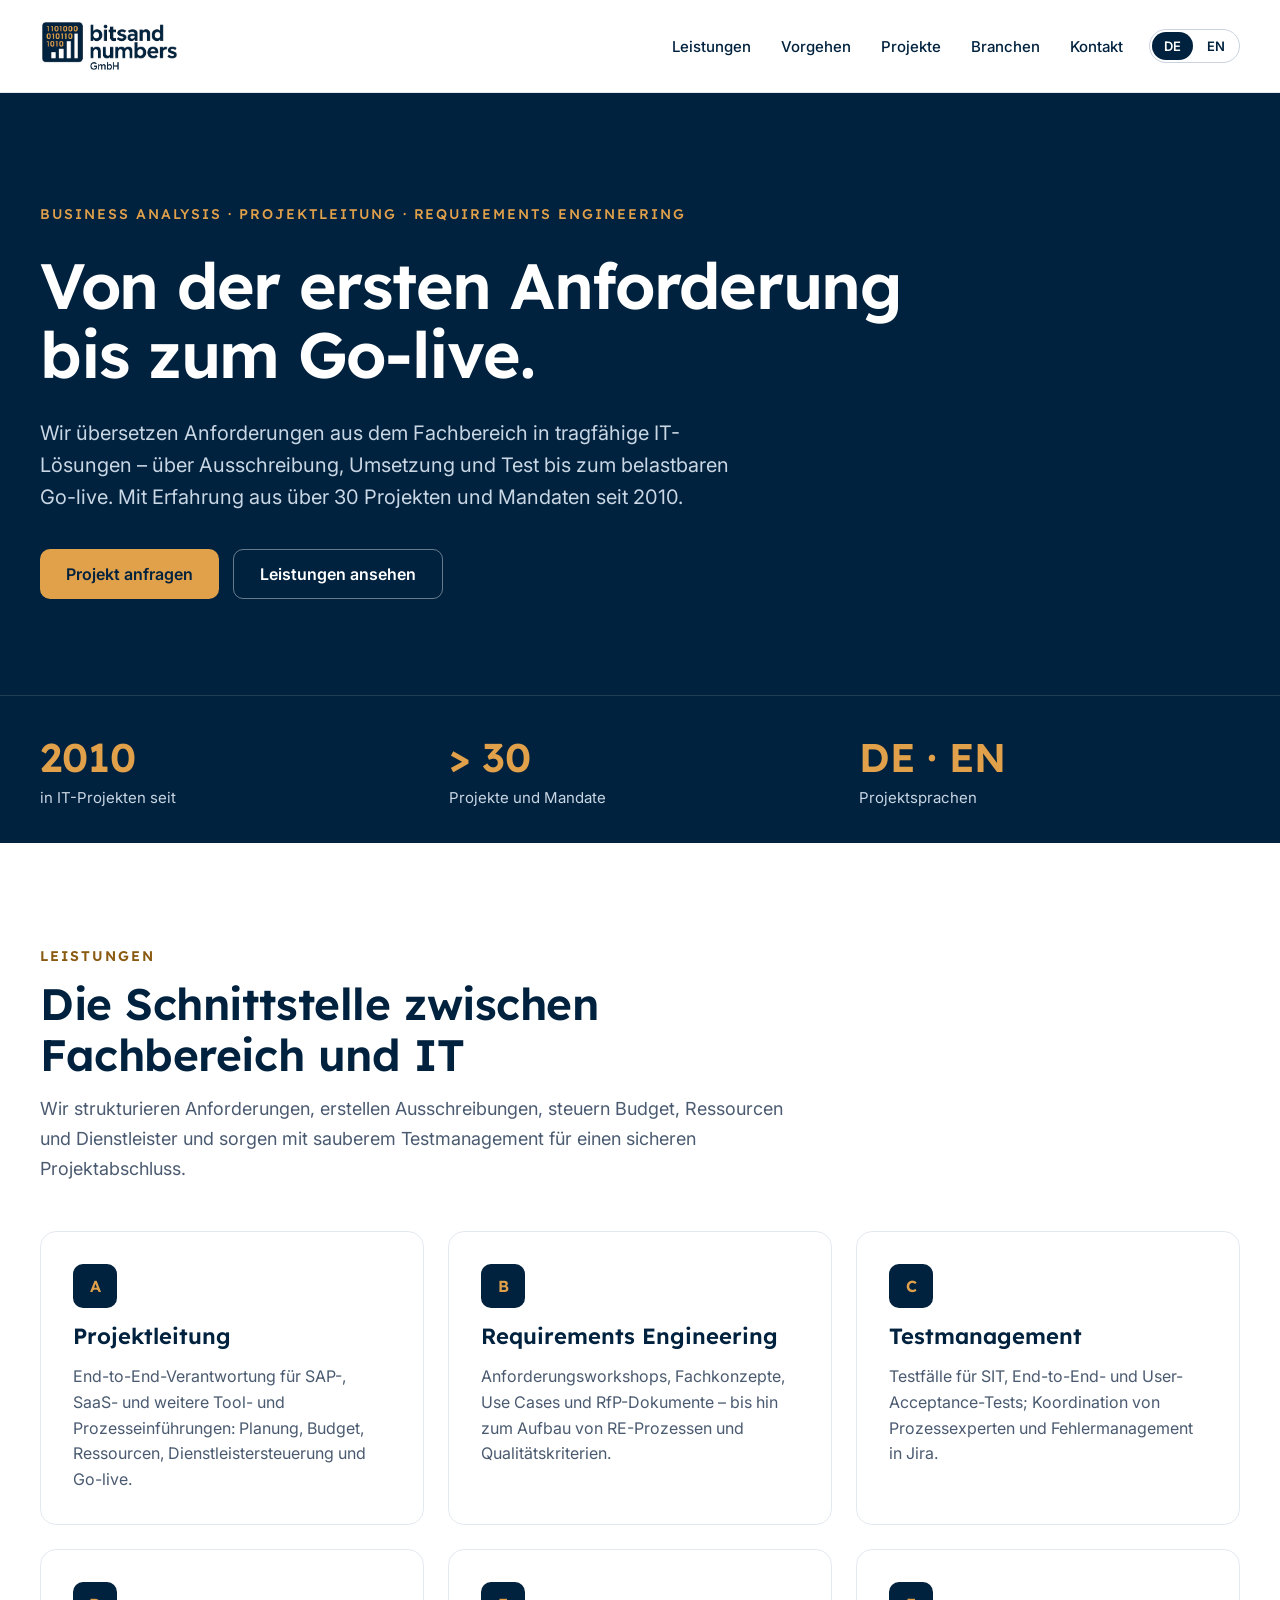
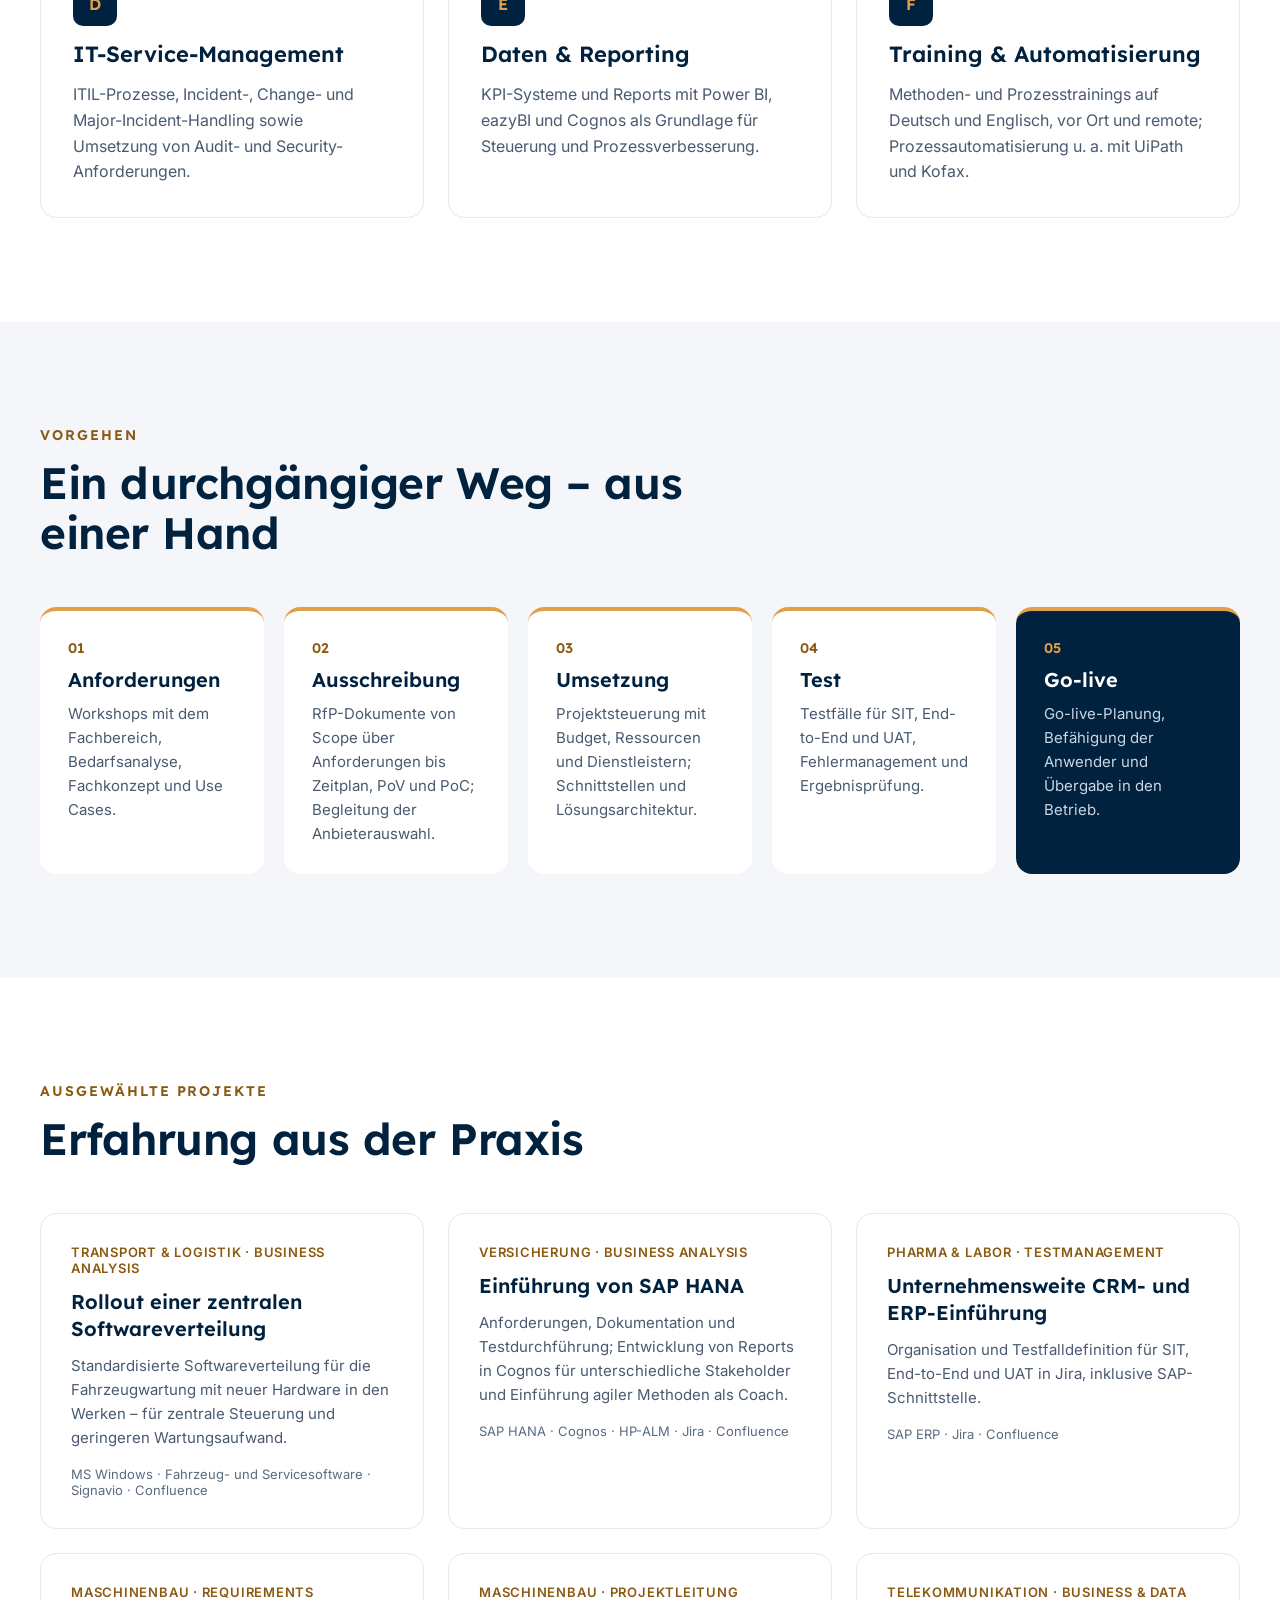
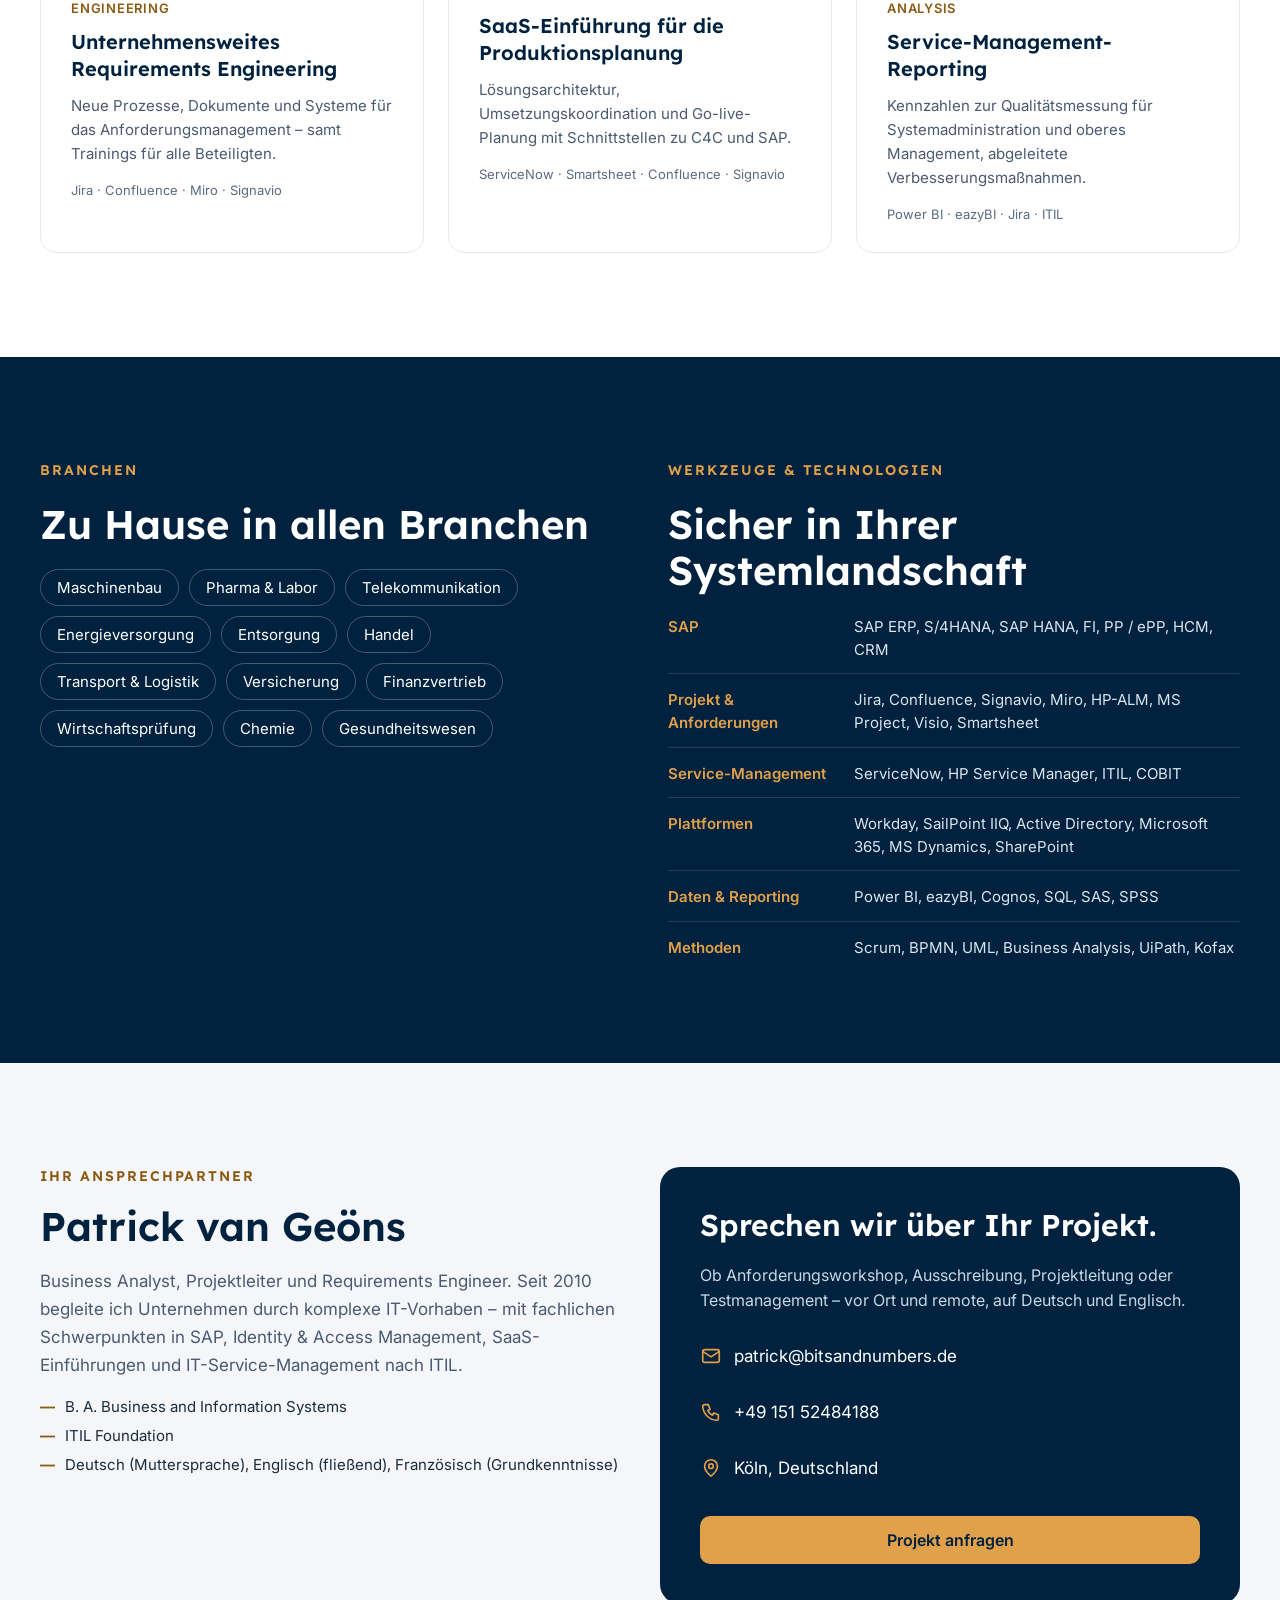
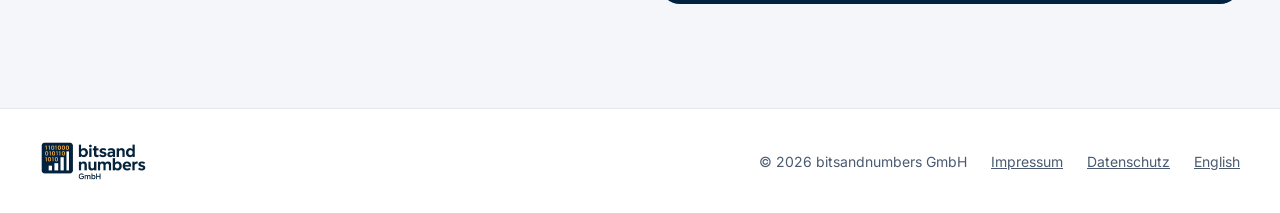
==== index.html @ edeb4e9f "Add bilingual company website (DE/EN) for GitHub Pages Co-Authored-By: Claude Opus 5.5 <noreply@anth" ====
<!doctype html>
<html lang="de">
<head>
<meta charset="utf-8">
<meta name="viewport" content="width=device-width, initial-scale=1">
<title>bitsandnumbers GmbH – IT-Beratung</title>
<meta name="description" content="bitsandnumbers GmbH – IT-Beratung aus Köln: Business Analysis, Projektleitung, Requirements Engineering und Testmanagement von der Anforderung bis zum Go-live.">
<link rel="icon" type="image/png" href="favicon.png">
<link rel="alternate" hreflang="en" href="en/">
<link rel="preconnect" href="https://fonts.googleapis.com">
<link href="https://fonts.googleapis.com/css2?family=Lexend:wght@400;500;600;700&amp;family=Inter:wght@400;500;600&amp;display=swap" rel="stylesheet">
<style>
body{margin:0;background:#ffffff}
html{scroll-behavior:smooth}
a{color:#00223E}a:hover{color:#8A5A12}
.nav a{text-decoration:none;color:#00223E;font-weight:500;padding:10px 4px;min-height:44px;display:inline-flex;align-items:center}
.nav a:hover{color:#8A5A12}
.card{transition:transform .15s ease, box-shadow .15s ease}
.card:hover{transform:translateY(-2px);box-shadow:0 10px 30px rgba(0,34,62,.10)}
.btn-primary:hover{background:#F0B55F !important;color:#00223E !important}
.btn-ghost:hover{background:rgba(255,255,255,.12) !important;color:#ffffff !important}
@media (max-width: 720px){
  .hero-h1{font-size:40px !important}
  .section{padding:64px 20px !important}
  .h2{font-size:32px !important}
}
[id]{scroll-margin-top:90px}
</style>
</head>
<body>
<div style="font-family: Inter, system-ui, sans-serif; color: #1C2B3A; background: #ffffff; min-height: 100vh">

  <!-- Header -->
  <header style="position: sticky; top: 0; z-index: 10; background: rgba(255,255,255,0.96); border-bottom: 1px solid #E4E9F0">
    <div style="max-width: 1200px; margin: 0 auto; padding: 14px 24px; display: flex; flex-wrap: wrap; align-items: center; justify-content: space-between; gap: 16px">
      <a href="#top" aria-label="bitsandnumbers GmbH – Startseite" style="display: flex; align-items: center">
        <img src="logo.png" alt="bitsandnumbers GmbH" style="height: 52px; width: auto; display: block">
      </a>
      <nav class="nav" aria-label="Hauptnavigation" style="display: flex; flex-wrap: wrap; align-items: center; gap: 4px 22px; font-size: 15px">
        <a href="#leistungen">Leistungen</a>
        <a href="#vorgehen">Vorgehen</a>
        <a href="#projekte">Projekte</a>
        <a href="#branchen">Branchen</a>
        <a href="#kontakt">Kontakt</a>
        <span style="display: inline-flex; align-items: center; gap: 2px; border: 1px solid #C9D3DF; border-radius: 999px; padding: 2px">
          <span aria-current="true" style="background: #00223E; color: #ffffff; border-radius: 999px; padding: 6px 12px; font-size: 13px; font-weight: 600">DE</span>
          <a href="en/" lang="en" aria-label="English version" style="padding: 6px 12px; min-height: 0; font-size: 13px; font-weight: 600; border-radius: 999px">EN</a>
        </span>
      </nav>
    </div>
  </header>

  <!-- Hero -->
  <section id="top" style="background: #00223E; color: #ffffff">
    <div class="section" style="max-width: 1200px; margin: 0 auto; padding: 112px 24px 96px; display: flex; flex-direction: column; gap: 28px">
      <p style="margin: 0; font-family: Lexend, sans-serif; font-size: 14px; letter-spacing: 0.14em; text-transform: uppercase; color: #E1A04A; font-weight: 500">Business Analysis · Projektleitung · Requirements Engineering</p>
      <h1 class="hero-h1" style="margin: 0; font-family: Lexend, sans-serif; font-weight: 600; font-size: 64px; line-height: 1.08; letter-spacing: -0.02em; max-width: 900px">Von der ersten Anforderung bis zum Go-live.</h1>
      <p style="margin: 0; font-size: 20px; line-height: 1.6; color: #C9D6E4; max-width: 720px">Wir übersetzen Anforderungen aus dem Fachbereich in tragfähige IT-Lösungen – über Ausschreibung, Umsetzung und Test bis zum belastbaren Go-live. Mit Erfahrung aus über 30 Projekten und Mandaten seit 2010.</p>
      <div style="display: flex; flex-wrap: wrap; gap: 14px; margin-top: 8px">
        <a class="btn-primary" href="#kontakt" style="background: #E1A04A; color: #00223E; text-decoration: none; font-weight: 600; font-size: 16px; padding: 14px 26px; border-radius: 10px; min-height: 48px; box-sizing: border-box; display: inline-flex; align-items: center">Projekt anfragen</a>
        <a class="btn-ghost" href="#leistungen" style="border: 1px solid rgba(255,255,255,0.4); color: #ffffff; text-decoration: none; font-weight: 600; font-size: 16px; padding: 14px 26px; border-radius: 10px; min-height: 48px; box-sizing: border-box; display: inline-flex; align-items: center">Leistungen ansehen</a>
      </div>
    </div>
    <div style="border-top: 1px solid rgba(255,255,255,0.12)">
      <div style="max-width: 1200px; margin: 0 auto; padding: 36px 24px; display: grid; grid-template-columns: repeat(auto-fit, minmax(200px, 1fr)); gap: 28px">
        <div style="display: flex; flex-direction: column; gap: 6px"><span style="font-family: Lexend, sans-serif; font-size: 40px; font-weight: 600; color: rgb(225, 160, 74)">2010</span>
          <span style="font-size: 15px; color: rgb(201, 214, 228)">in IT-Projekten seit</span>
        </div>
        <div style="display: flex; flex-direction: column; gap: 6px"><span style="font-family: Lexend, sans-serif; font-size: 40px; font-weight: 600; color: rgb(225, 160, 74)">&gt; 30</span>
          <span style="font-size: 15px; color: rgb(201, 214, 228)">Projekte und Mandate</span>
        </div>
        <div style="display: flex; flex-direction: column; gap: 6px">
          <span style="font-family: Lexend, sans-serif; font-size: 40px; font-weight: 600; color: #E1A04A">DE · EN</span>
          <span style="font-size: 15px; color: #C9D6E4">Projektsprachen</span>
        </div>
      </div>
    </div>
  </section>

  <!-- Leistungen -->
  <section id="leistungen" style="background: #ffffff">
    <div class="section" style="max-width: 1200px; margin: 0 auto; padding: 104px 24px; display: flex; flex-direction: column; gap: 48px">
      <div style="display: flex; flex-direction: column; gap: 14px; max-width: 760px">
        <p style="margin: 0; font-family: Lexend, sans-serif; font-size: 14px; letter-spacing: 0.14em; text-transform: uppercase; color: #8A5A12; font-weight: 600">Leistungen</p>
        <h2 class="h2" style="margin: 0; font-family: Lexend, sans-serif; font-size: 44px; line-height: 1.15; font-weight: 600; color: #00223E; letter-spacing: -0.01em">Die Schnittstelle zwischen Fachbereich und IT</h2>
        <p style="margin: 0; font-size: 18px; line-height: 1.65; color: #4A5A70">Wir strukturieren Anforderungen, erstellen Ausschreibungen, steuern Budget, Ressourcen und Dienstleister und sorgen mit sauberem Testmanagement für einen sicheren Projektabschluss.</p>
      </div>
      <div style="display: grid; grid-template-columns: repeat(auto-fit, minmax(320px, 1fr)); gap: 24px">
        <article class="card" style="border: 1px solid #E4E9F0; border-radius: 16px; padding: 32px; display: flex; flex-direction: column; gap: 14px; background: #ffffff">
          <span aria-hidden="true" style="width: 44px; height: 44px; border-radius: 10px; background: #00223E; color: #E1A04A; font-family: Lexend, sans-serif; font-weight: 600; display: flex; align-items: center; justify-content: center">A</span>
          <h3 style="margin: 0; font-family: Lexend, sans-serif; font-size: 22px; font-weight: 600; color: #00223E">Projektleitung</h3>
          <p style="margin: 0; font-size: 16px; line-height: 1.6; color: #4A5A70">End-to-End-Verantwortung für SAP-, SaaS- und weitere Tool- und Prozesseinführungen: Planung, Budget, Ressourcen, Dienstleistersteuerung und Go-live.</p>
        </article>
        <article class="card" style="border: 1px solid #E4E9F0; border-radius: 16px; padding: 32px; display: flex; flex-direction: column; gap: 14px; background: #ffffff">
          <span aria-hidden="true" style="width: 44px; height: 44px; border-radius: 10px; background: #00223E; color: #E1A04A; font-family: Lexend, sans-serif; font-weight: 600; display: flex; align-items: center; justify-content: center">B</span>
          <h3 style="margin: 0; font-family: Lexend, sans-serif; font-size: 22px; font-weight: 600; color: #00223E">Requirements Engineering</h3>
          <p style="margin: 0; font-size: 16px; line-height: 1.6; color: #4A5A70">Anforderungsworkshops, Fachkonzepte, Use Cases und RfP-Dokumente – bis hin zum Aufbau von RE-Prozessen und Qualitätskriterien.</p>
        </article>
        <article class="card" style="border: 1px solid #E4E9F0; border-radius: 16px; padding: 32px; display: flex; flex-direction: column; gap: 14px; background: #ffffff">
          <span aria-hidden="true" style="width: 44px; height: 44px; border-radius: 10px; background: #00223E; color: #E1A04A; font-family: Lexend, sans-serif; font-weight: 600; display: flex; align-items: center; justify-content: center">C</span>
          <h3 style="margin: 0; font-family: Lexend, sans-serif; font-size: 22px; font-weight: 600; color: #00223E">Testmanagement</h3>
          <p style="margin: 0; font-size: 16px; line-height: 1.6; color: #4A5A70">Testfälle für SIT, End-to-End- und User-Acceptance-Tests; Koordination von Prozessexperten und Fehlermanagement in Jira.</p>
        </article>
        <article class="card" style="border: 1px solid #E4E9F0; border-radius: 16px; padding: 32px; display: flex; flex-direction: column; gap: 14px; background: #ffffff">
          <span aria-hidden="true" style="width: 44px; height: 44px; border-radius: 10px; background: #00223E; color: #E1A04A; font-family: Lexend, sans-serif; font-weight: 600; display: flex; align-items: center; justify-content: center">D</span>
          <h3 style="margin: 0; font-family: Lexend, sans-serif; font-size: 22px; font-weight: 600; color: #00223E">IT-Service-Management</h3>
          <p style="margin: 0; font-size: 16px; line-height: 1.6; color: #4A5A70">ITIL-Prozesse, Incident-, Change- und Major-Incident-Handling sowie Umsetzung von Audit- und Security-Anforderungen.</p>
        </article>
        <article class="card" style="border: 1px solid #E4E9F0; border-radius: 16px; padding: 32px; display: flex; flex-direction: column; gap: 14px; background: #ffffff">
          <span aria-hidden="true" style="width: 44px; height: 44px; border-radius: 10px; background: #00223E; color: #E1A04A; font-family: Lexend, sans-serif; font-weight: 600; display: flex; align-items: center; justify-content: center">E</span>
          <h3 style="margin: 0; font-family: Lexend, sans-serif; font-size: 22px; font-weight: 600; color: #00223E">Daten &amp; Reporting</h3>
          <p style="margin: 0; font-size: 16px; line-height: 1.6; color: #4A5A70">KPI-Systeme und Reports mit Power BI, eazyBI und Cognos als Grundlage für Steuerung und Prozessverbesserung.</p>
        </article>
        <article class="card" style="border: 1px solid #E4E9F0; border-radius: 16px; padding: 32px; display: flex; flex-direction: column; gap: 14px; background: #ffffff">
          <span aria-hidden="true" style="width: 44px; height: 44px; border-radius: 10px; background: #00223E; color: #E1A04A; font-family: Lexend, sans-serif; font-weight: 600; display: flex; align-items: center; justify-content: center">F</span>
          <h3 style="margin: 0; font-family: Lexend, sans-serif; font-size: 22px; font-weight: 600; color: #00223E">Training &amp; Automatisierung</h3>
          <p style="margin: 0; font-size: 16px; line-height: 1.6; color: #4A5A70">Methoden- und Prozesstrainings auf Deutsch und Englisch, vor Ort und remote; Prozessautomatisierung u. a. mit UiPath und Kofax.</p>
        </article>
      </div>
    </div>
  </section>

  <!-- Vorgehen -->
  <section id="vorgehen" style="background: #F4F6F9">
    <div class="section" style="max-width: 1200px; margin: 0 auto; padding: 104px 24px; display: flex; flex-direction: column; gap: 48px">
      <div style="display: flex; flex-direction: column; gap: 14px; max-width: 760px">
        <p style="margin: 0; font-family: Lexend, sans-serif; font-size: 14px; letter-spacing: 0.14em; text-transform: uppercase; color: #8A5A12; font-weight: 600">Vorgehen</p>
        <h2 class="h2" style="margin: 0; font-family: Lexend, sans-serif; font-size: 44px; line-height: 1.15; font-weight: 600; color: #00223E; letter-spacing: -0.01em">Ein durchgängiger Weg – aus einer Hand</h2>
      </div>
      <ol style="list-style: none; margin: 0; padding: 0; display: grid; grid-template-columns: repeat(auto-fit, minmax(210px, 1fr)); gap: 20px">
        <li style="background: #ffffff; border-radius: 16px; padding: 28px; display: flex; flex-direction: column; gap: 10px; border-top: 4px solid #E1A04A">
          <span style="font-family: Lexend, sans-serif; font-size: 14px; font-weight: 600; color: #8A5A12">01</span>
          <h3 style="margin: 0; font-family: Lexend, sans-serif; font-size: 20px; font-weight: 600; color: #00223E">Anforderungen</h3>
          <p style="margin: 0; font-size: 15px; line-height: 1.6; color: #4A5A70">Workshops mit dem Fachbereich, Bedarfsanalyse, Fachkonzept und Use Cases.</p>
        </li>
        <li style="background: #ffffff; border-radius: 16px; padding: 28px; display: flex; flex-direction: column; gap: 10px; border-top: 4px solid #E1A04A">
          <span style="font-family: Lexend, sans-serif; font-size: 14px; font-weight: 600; color: #8A5A12">02</span>
          <h3 style="margin: 0; font-family: Lexend, sans-serif; font-size: 20px; font-weight: 600; color: #00223E">Ausschreibung</h3>
          <p style="margin: 0; font-size: 15px; line-height: 1.6; color: #4A5A70">RfP-Dokumente von Scope über Anforderungen bis Zeitplan, PoV und PoC; Begleitung der Anbieterauswahl.</p>
        </li>
        <li style="background: #ffffff; border-radius: 16px; padding: 28px; display: flex; flex-direction: column; gap: 10px; border-top: 4px solid #E1A04A">
          <span style="font-family: Lexend, sans-serif; font-size: 14px; font-weight: 600; color: #8A5A12">03</span>
          <h3 style="margin: 0; font-family: Lexend, sans-serif; font-size: 20px; font-weight: 600; color: #00223E">Umsetzung</h3>
          <p style="margin: 0; font-size: 15px; line-height: 1.6; color: #4A5A70">Projektsteuerung mit Budget, Ressourcen und Dienstleistern; Schnittstellen und Lösungsarchitektur.</p>
        </li>
        <li style="background: #ffffff; border-radius: 16px; padding: 28px; display: flex; flex-direction: column; gap: 10px; border-top: 4px solid #E1A04A">
          <span style="font-family: Lexend, sans-serif; font-size: 14px; font-weight: 600; color: #8A5A12">04</span>
          <h3 style="margin: 0; font-family: Lexend, sans-serif; font-size: 20px; font-weight: 600; color: #00223E">Test</h3>
          <p style="margin: 0; font-size: 15px; line-height: 1.6; color: #4A5A70">Testfälle für SIT, End-to-End und UAT, Fehlermanagement und Ergebnisprüfung.</p>
        </li>
        <li style="background: #00223E; border-radius: 16px; padding: 28px; display: flex; flex-direction: column; gap: 10px; border-top: 4px solid #E1A04A">
          <span style="font-family: Lexend, sans-serif; font-size: 14px; font-weight: 600; color: #E1A04A">05</span>
          <h3 style="margin: 0; font-family: Lexend, sans-serif; font-size: 20px; font-weight: 600; color: #ffffff">Go-live</h3>
          <p style="margin: 0; font-size: 15px; line-height: 1.6; color: #C9D6E4">Go-live-Planung, Befähigung der Anwender und Übergabe in den Betrieb.</p>
        </li>
      </ol>
    </div>
  </section>

  <!-- Projekte -->
  <section id="projekte" style="background: #ffffff">
    <div class="section" style="max-width: 1200px; margin: 0 auto; padding: 104px 24px; display: flex; flex-direction: column; gap: 48px">
      <div style="display: flex; flex-direction: column; gap: 14px; max-width: 760px">
        <p style="margin: 0; font-family: Lexend, sans-serif; font-size: 14px; letter-spacing: 0.14em; text-transform: uppercase; color: #8A5A12; font-weight: 600">Ausgewählte Projekte</p>
        <h2 class="h2" style="margin: 0; font-family: Lexend, sans-serif; font-size: 44px; line-height: 1.15; font-weight: 600; color: #00223E; letter-spacing: -0.01em">Erfahrung aus der Praxis</h2>
      </div>
      <div style="display: grid; grid-template-columns: repeat(auto-fit, minmax(340px, 1fr)); gap: 24px">
        <article style="border: 1px solid #E4E9F0; border-radius: 16px; padding: 30px; display: flex; flex-direction: column; gap: 12px">
          <p style="margin: 0; font-size: 13px; font-weight: 600; letter-spacing: 0.06em; text-transform: uppercase; color: #8A5A12">Transport &amp; Logistik · Business Analysis</p>
          <h3 style="margin: 0; font-family: Lexend, sans-serif; font-size: 20px; line-height: 1.35; font-weight: 600; color: #00223E">Rollout einer zentralen Softwareverteilung</h3>
          <p style="margin: 0; font-size: 15px; line-height: 1.6; color: #4A5A70">Standardisierte Softwareverteilung für die Fahrzeugwartung mit neuer Hardware in den Werken – für zentrale Steuerung und geringeren Wartungsaufwand.</p>
          <p style="margin: 4px 0 0; font-size: 13px; color: #5B6B80">MS Windows · Fahrzeug- und Servicesoftware · Signavio · Confluence</p>
        </article>
        <article style="border: 1px solid #E4E9F0; border-radius: 16px; padding: 30px; display: flex; flex-direction: column; gap: 12px">
          <p style="margin: 0; font-size: 13px; font-weight: 600; letter-spacing: 0.06em; text-transform: uppercase; color: #8A5A12">Versicherung · Business Analysis</p>
          <h3 style="margin: 0; font-family: Lexend, sans-serif; font-size: 20px; line-height: 1.35; font-weight: 600; color: #00223E">Einführung von SAP HANA</h3>
          <p style="margin: 0; font-size: 15px; line-height: 1.6; color: #4A5A70">Anforderungen, Dokumentation und Testdurchführung; Entwicklung von Reports in Cognos für unterschiedliche Stakeholder und Einführung agiler Methoden als Coach.</p>
          <p style="margin: 4px 0 0; font-size: 13px; color: #5B6B80">SAP HANA · Cognos · HP-ALM · Jira · Confluence</p>
        </article>
        <article style="border: 1px solid #E4E9F0; border-radius: 16px; padding: 30px; display: flex; flex-direction: column; gap: 12px">
          <p style="margin: 0; font-size: 13px; font-weight: 600; letter-spacing: 0.06em; text-transform: uppercase; color: #8A5A12">Pharma &amp; Labor · Testmanagement</p>
          <h3 style="margin: 0; font-family: Lexend, sans-serif; font-size: 20px; line-height: 1.35; font-weight: 600; color: #00223E">Unternehmensweite CRM- und ERP-Einführung</h3>
          <p style="margin: 0; font-size: 15px; line-height: 1.6; color: #4A5A70">Organisation und Testfalldefinition für SIT, End-to-End und UAT in Jira, inklusive SAP-Schnittstelle.</p>
          <p style="margin: 4px 0 0; font-size: 13px; color: #5B6B80">SAP ERP · Jira · Confluence</p>
        </article>
        <article style="border: 1px solid #E4E9F0; border-radius: 16px; padding: 30px; display: flex; flex-direction: column; gap: 12px">
          <p style="margin: 0; font-size: 13px; font-weight: 600; letter-spacing: 0.06em; text-transform: uppercase; color: #8A5A12">Maschinenbau · Requirements Engineering</p>
          <h3 style="margin: 0; font-family: Lexend, sans-serif; font-size: 20px; line-height: 1.35; font-weight: 600; color: #00223E">Unternehmensweites Requirements Engineering</h3>
          <p style="margin: 0; font-size: 15px; line-height: 1.6; color: #4A5A70">Neue Prozesse, Dokumente und Systeme für das Anforderungsmanagement – samt Trainings für alle Beteiligten.</p>
          <p style="margin: 4px 0 0; font-size: 13px; color: #5B6B80">Jira · Confluence · Miro · Signavio</p>
        </article>
        <article style="border: 1px solid #E4E9F0; border-radius: 16px; padding: 30px; display: flex; flex-direction: column; gap: 12px">
          <p style="margin: 0; font-size: 13px; font-weight: 600; letter-spacing: 0.06em; text-transform: uppercase; color: #8A5A12">Maschinenbau · Projektleitung</p>
          <h3 style="margin: 0; font-family: Lexend, sans-serif; font-size: 20px; line-height: 1.35; font-weight: 600; color: #00223E">SaaS-Einführung für die Produktionsplanung</h3>
          <p style="margin: 0; font-size: 15px; line-height: 1.6; color: #4A5A70">Lösungsarchitektur, Umsetzungskoordination und Go-live-Planung mit Schnittstellen zu C4C und SAP.</p>
          <p style="margin: 4px 0 0; font-size: 13px; color: #5B6B80">ServiceNow · Smartsheet · Confluence · Signavio</p>
        </article>
        <article style="border: 1px solid #E4E9F0; border-radius: 16px; padding: 30px; display: flex; flex-direction: column; gap: 12px">
          <p style="margin: 0; font-size: 13px; font-weight: 600; letter-spacing: 0.06em; text-transform: uppercase; color: #8A5A12">Telekommunikation · Business &amp; Data Analysis</p>
          <h3 style="margin: 0; font-family: Lexend, sans-serif; font-size: 20px; line-height: 1.35; font-weight: 600; color: #00223E">Service-Management-Reporting</h3>
          <p style="margin: 0; font-size: 15px; line-height: 1.6; color: #4A5A70">Kennzahlen zur Qualitätsmessung für Systemadministration und oberes Management, abgeleitete Verbesserungsmaßnahmen.</p>
          <p style="margin: 4px 0 0; font-size: 13px; color: #5B6B80">Power BI · eazyBI · Jira · ITIL</p>
        </article>
      </div>
    </div>
  </section>

  <!-- Werkzeuge & Branchen -->
  <section id="branchen" style="background: #00223E; color: #ffffff">
    <div class="section" style="max-width: 1200px; margin: 0 auto; padding: 104px 24px; display: grid; grid-template-columns: repeat(auto-fit, minmax(340px, 1fr)); gap: 56px">
      <div style="display: flex; flex-direction: column; gap: 22px">
        <p style="margin: 0; font-family: Lexend, sans-serif; font-size: 14px; letter-spacing: 0.14em; text-transform: uppercase; color: #E1A04A; font-weight: 600">Branchen</p>
        <h2 class="h2" style="margin: 0; font-family: Lexend, sans-serif; font-size: 40px; line-height: 1.15; font-weight: 600">Zu Hause in allen Branchen</h2>
        <ul style="list-style: none; margin: 0; padding: 0; display: flex; flex-wrap: wrap; gap: 10px">
          <li style="border: 1px solid rgba(255,255,255,0.25); border-radius: 999px; padding: 8px 16px; font-size: 15px">Maschinenbau</li>
          <li style="border: 1px solid rgba(255,255,255,0.25); border-radius: 999px; padding: 8px 16px; font-size: 15px">Pharma &amp; Labor</li>
          <li style="border: 1px solid rgba(255,255,255,0.25); border-radius: 999px; padding: 8px 16px; font-size: 15px">Telekommunikation</li>
          <li style="border: 1px solid rgba(255,255,255,0.25); border-radius: 999px; padding: 8px 16px; font-size: 15px">Energieversorgung</li>
          <li style="border: 1px solid rgba(255,255,255,0.25); border-radius: 999px; padding: 8px 16px; font-size: 15px">Entsorgung</li>
          <li style="border: 1px solid rgba(255,255,255,0.25); border-radius: 999px; padding: 8px 16px; font-size: 15px">Handel</li>
          <li style="border: 1px solid rgba(255,255,255,0.25); border-radius: 999px; padding: 8px 16px; font-size: 15px">Transport &amp; Logistik</li>
          <li style="border: 1px solid rgba(255,255,255,0.25); border-radius: 999px; padding: 8px 16px; font-size: 15px">Versicherung</li>
          <li style="border: 1px solid rgba(255,255,255,0.25); border-radius: 999px; padding: 8px 16px; font-size: 15px">Finanzvertrieb</li>
          <li style="border: 1px solid rgba(255,255,255,0.25); border-radius: 999px; padding: 8px 16px; font-size: 15px">Wirtschaftsprüfung</li>
          <li style="border: 1px solid rgba(255,255,255,0.25); border-radius: 999px; padding: 8px 16px; font-size: 15px">Chemie</li>
          <li style="border: 1px solid rgba(255,255,255,0.25); border-radius: 999px; padding: 8px 16px; font-size: 15px">Gesundheitswesen</li>
        </ul>
      </div>
      <div style="display: flex; flex-direction: column; gap: 22px">
        <p style="margin: 0; font-family: Lexend, sans-serif; font-size: 14px; letter-spacing: 0.14em; text-transform: uppercase; color: #E1A04A; font-weight: 600">Werkzeuge &amp; Technologien</p>
        <h2 class="h2" style="margin: 0; font-family: Lexend, sans-serif; font-size: 40px; line-height: 1.15; font-weight: 600">Sicher in Ihrer Systemlandschaft</h2>
        <dl style="margin: 0; display: flex; flex-direction: column; gap: 14px; font-size: 15px; line-height: 1.55">
          <div style="display: flex; flex-wrap: wrap; gap: 4px 16px; border-bottom: 1px solid rgba(255,255,255,0.14); padding-bottom: 12px"><dt style="width: 170px; color: #E1A04A; font-weight: 600">SAP</dt><dd style="margin: 0; flex: 1 1 240px; color: #DCE4EE">SAP ERP, S/4HANA, SAP HANA, FI, PP / ePP, HCM, CRM</dd></div>
          <div style="display: flex; flex-wrap: wrap; gap: 4px 16px; border-bottom: 1px solid rgba(255,255,255,0.14); padding-bottom: 12px"><dt style="width: 170px; color: #E1A04A; font-weight: 600">Projekt &amp; Anforderungen</dt><dd style="margin: 0; flex: 1 1 240px; color: #DCE4EE">Jira, Confluence, Signavio, Miro, HP-ALM, MS Project, Visio, Smartsheet</dd></div>
          <div style="display: flex; flex-wrap: wrap; gap: 4px 16px; border-bottom: 1px solid rgba(255,255,255,0.14); padding-bottom: 12px"><dt style="width: 170px; color: #E1A04A; font-weight: 600">Service-Management</dt><dd style="margin: 0; flex: 1 1 240px; color: #DCE4EE">ServiceNow, HP Service Manager, ITIL, COBIT</dd></div>
          <div style="display: flex; flex-wrap: wrap; gap: 4px 16px; border-bottom: 1px solid rgba(255,255,255,0.14); padding-bottom: 12px"><dt style="width: 170px; color: #E1A04A; font-weight: 600">Plattformen</dt><dd style="margin: 0; flex: 1 1 240px; color: #DCE4EE">Workday, SailPoint IIQ, Active Directory, Microsoft 365, MS Dynamics, SharePoint</dd></div>
          <div style="display: flex; flex-wrap: wrap; gap: 4px 16px; border-bottom: 1px solid rgba(255,255,255,0.14); padding-bottom: 12px"><dt style="width: 170px; color: #E1A04A; font-weight: 600">Daten &amp; Reporting</dt><dd style="margin: 0; flex: 1 1 240px; color: #DCE4EE">Power BI, eazyBI, Cognos, SQL, SAS, SPSS</dd></div>
          <div style="display: flex; flex-wrap: wrap; gap: 4px 16px"><dt style="width: 170px; color: #E1A04A; font-weight: 600">Methoden</dt><dd style="margin: 0; flex: 1 1 240px; color: #DCE4EE">Scrum, BPMN, UML, Business Analysis, UiPath, Kofax</dd></div>
        </dl>
      </div>
    </div>
  </section>

  <!-- Über uns + Kontakt -->
  <section id="kontakt" style="background: #F4F6F9">
    <div class="section" style="max-width: 1200px; margin: 0 auto; padding: 104px 24px; display: grid; grid-template-columns: repeat(auto-fit, minmax(340px, 1fr)); gap: 40px; align-items: start">
      <div style="display: flex; flex-direction: column; gap: 18px">
        <p style="margin: 0; font-family: Lexend, sans-serif; font-size: 14px; letter-spacing: 0.14em; text-transform: uppercase; color: #8A5A12; font-weight: 600">Ihr Ansprechpartner</p>
        <h2 class="h2" style="margin: 0; font-family: Lexend, sans-serif; font-size: 40px; line-height: 1.15; font-weight: 600; color: #00223E">Patrick van Geöns</h2>
        <p style="margin: 0; font-size: 17px; line-height: 1.65; color: #4A5A70">Business Analyst, Projektleiter und Requirements Engineer. Seit 2010 begleite ich Unternehmen durch komplexe IT-Vorhaben – mit fachlichen Schwerpunkten in SAP, Identity &amp; Access Management, SaaS-Einführungen und IT-Service-Management nach ITIL.</p>
        <ul style="margin: 0; padding: 0; list-style: none; display: flex; flex-direction: column; gap: 10px; font-size: 15px; color: #1C2B3A">
          <li style="display: flex; gap: 10px"><span aria-hidden="true" style="color: #8A5A12; font-weight: 700">—</span>B. A. Business and Information Systems</li>
          <li style="display: flex; gap: 10px"><span aria-hidden="true" style="color: #8A5A12; font-weight: 700">—</span>ITIL Foundation</li>
          <li style="display: flex; gap: 10px"><span aria-hidden="true" style="color: #8A5A12; font-weight: 700">—</span>Deutsch (Muttersprache), Englisch (fließend), Französisch (Grundkenntnisse)</li>
        </ul>
      </div>
      <div style="background: #00223E; color: #ffffff; border-radius: 20px; padding: 40px; display: flex; flex-direction: column; gap: 20px">
        <h2 style="margin: 0; font-family: Lexend, sans-serif; font-size: 30px; line-height: 1.2; font-weight: 600">Sprechen wir über Ihr Projekt.</h2>
        <p style="margin: 0; font-size: 16px; line-height: 1.6; color: #C9D6E4">Ob Anforderungsworkshop, Ausschreibung, Projektleitung oder Testmanagement – vor Ort und remote, auf Deutsch und Englisch.</p>
        <div style="display: flex; flex-direction: column; gap: 12px; font-size: 17px">
          <a href="mailto:patrick@bitsandnumbers.de" style="color: #ffffff; text-decoration: none; display: flex; gap: 12px; align-items: center; min-height: 44px">
            <svg aria-hidden="true" width="22" height="22" viewBox="0 0 24 24" fill="none" stroke="#E1A04A" stroke-width="1.8" stroke-linecap="round" stroke-linejoin="round"><rect x="3" y="5" width="18" height="14" rx="2"></rect><path d="M3 7l9 6 9-6"></path></svg>
            patrick@bitsandnumbers.de
          </a>
          <a href="tel:+4915152484188" style="color: #ffffff; text-decoration: none; display: flex; gap: 12px; align-items: center; min-height: 44px">
            <svg aria-hidden="true" width="22" height="22" viewBox="0 0 24 24" fill="none" stroke="#E1A04A" stroke-width="1.8" stroke-linecap="round" stroke-linejoin="round"><path d="M5 4h4l2 5-2.5 1.5a11 11 0 0 0 5 5L15 13l5 2v4a2 2 0 0 1-2 2A16 16 0 0 1 3 6a2 2 0 0 1 2-2z"></path></svg>
            +49 151 52484188
          </a>
          <span style="display: flex; gap: 12px; align-items: center; min-height: 44px">
            <svg aria-hidden="true" width="22" height="22" viewBox="0 0 24 24" fill="none" stroke="#E1A04A" stroke-width="1.8" stroke-linecap="round" stroke-linejoin="round"><path d="M12 21s-7-6.2-7-11a7 7 0 0 1 14 0c0 4.8-7 11-7 11z"></path><circle cx="12" cy="10" r="2.5"></circle></svg>
            Köln, Deutschland
          </span>
        </div>
        <a class="btn-primary" href="mailto:patrick@bitsandnumbers.de?subject=Projektanfrage" style="background: #E1A04A; color: #00223E; text-decoration: none; font-weight: 600; font-size: 16px; padding: 14px 26px; border-radius: 10px; min-height: 48px; box-sizing: border-box; display: inline-flex; align-items: center; justify-content: center; margin-top: 6px">Projekt anfragen</a>
      </div>
    </div>
  </section>

  <!-- Footer -->
  <footer style="background: #ffffff; border-top: 1px solid #E4E9F0">
    <div style="max-width: 1200px; margin: 0 auto; padding: 32px 24px; display: flex; flex-wrap: wrap; align-items: center; justify-content: space-between; gap: 20px">
      <img src="logo.png" alt="bitsandnumbers GmbH" style="height: 40px; width: auto; display: block">
      <nav aria-label="Rechtliches" style="display: flex; flex-wrap: wrap; gap: 8px 24px; font-size: 14px; color: #4A5A70">
        <span>© 2026 bitsandnumbers GmbH</span>
        <a href="#impressum" style="color: #4A5A70">Impressum</a>
        <a href="#datenschutz" style="color: #4A5A70">Datenschutz</a>
        <a href="en/" lang="en" style="color: #4A5A70">English</a>
      </nav>
    </div>
  </footer>
</div>
</body>
</html>
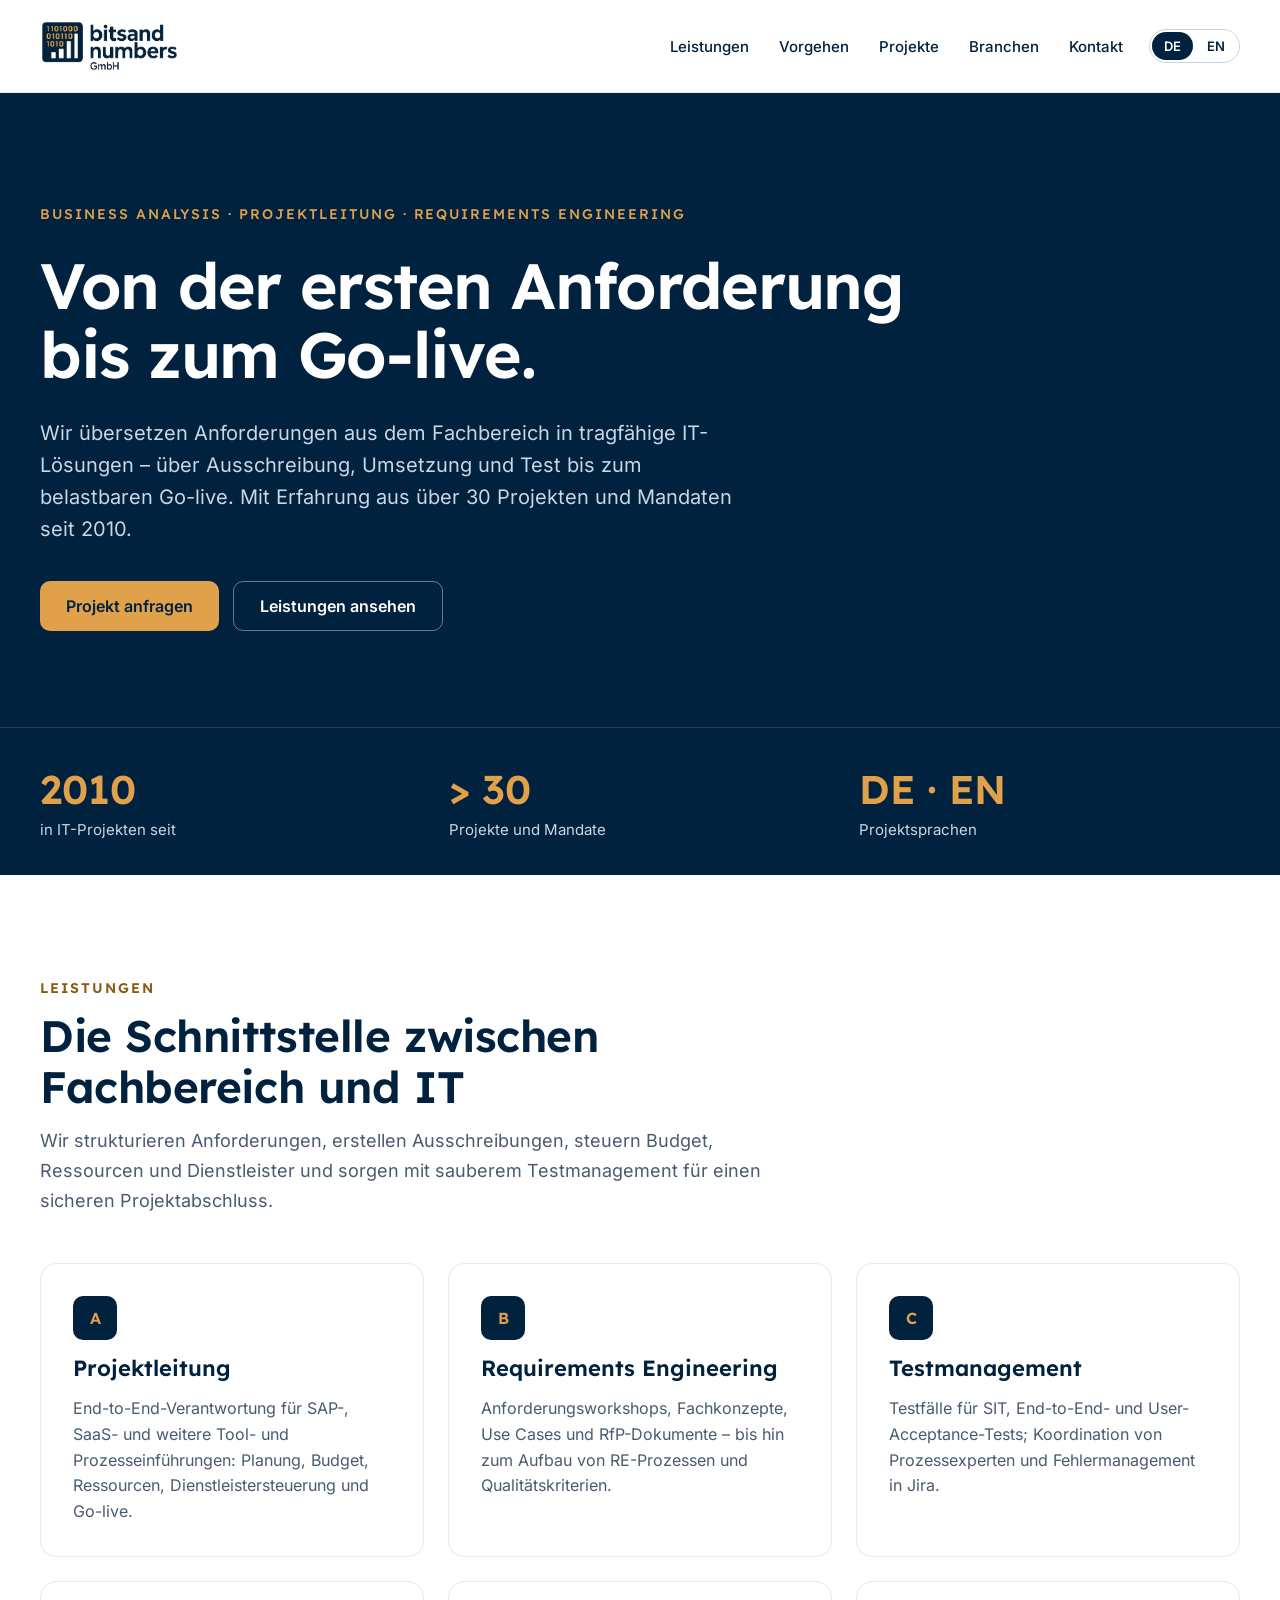
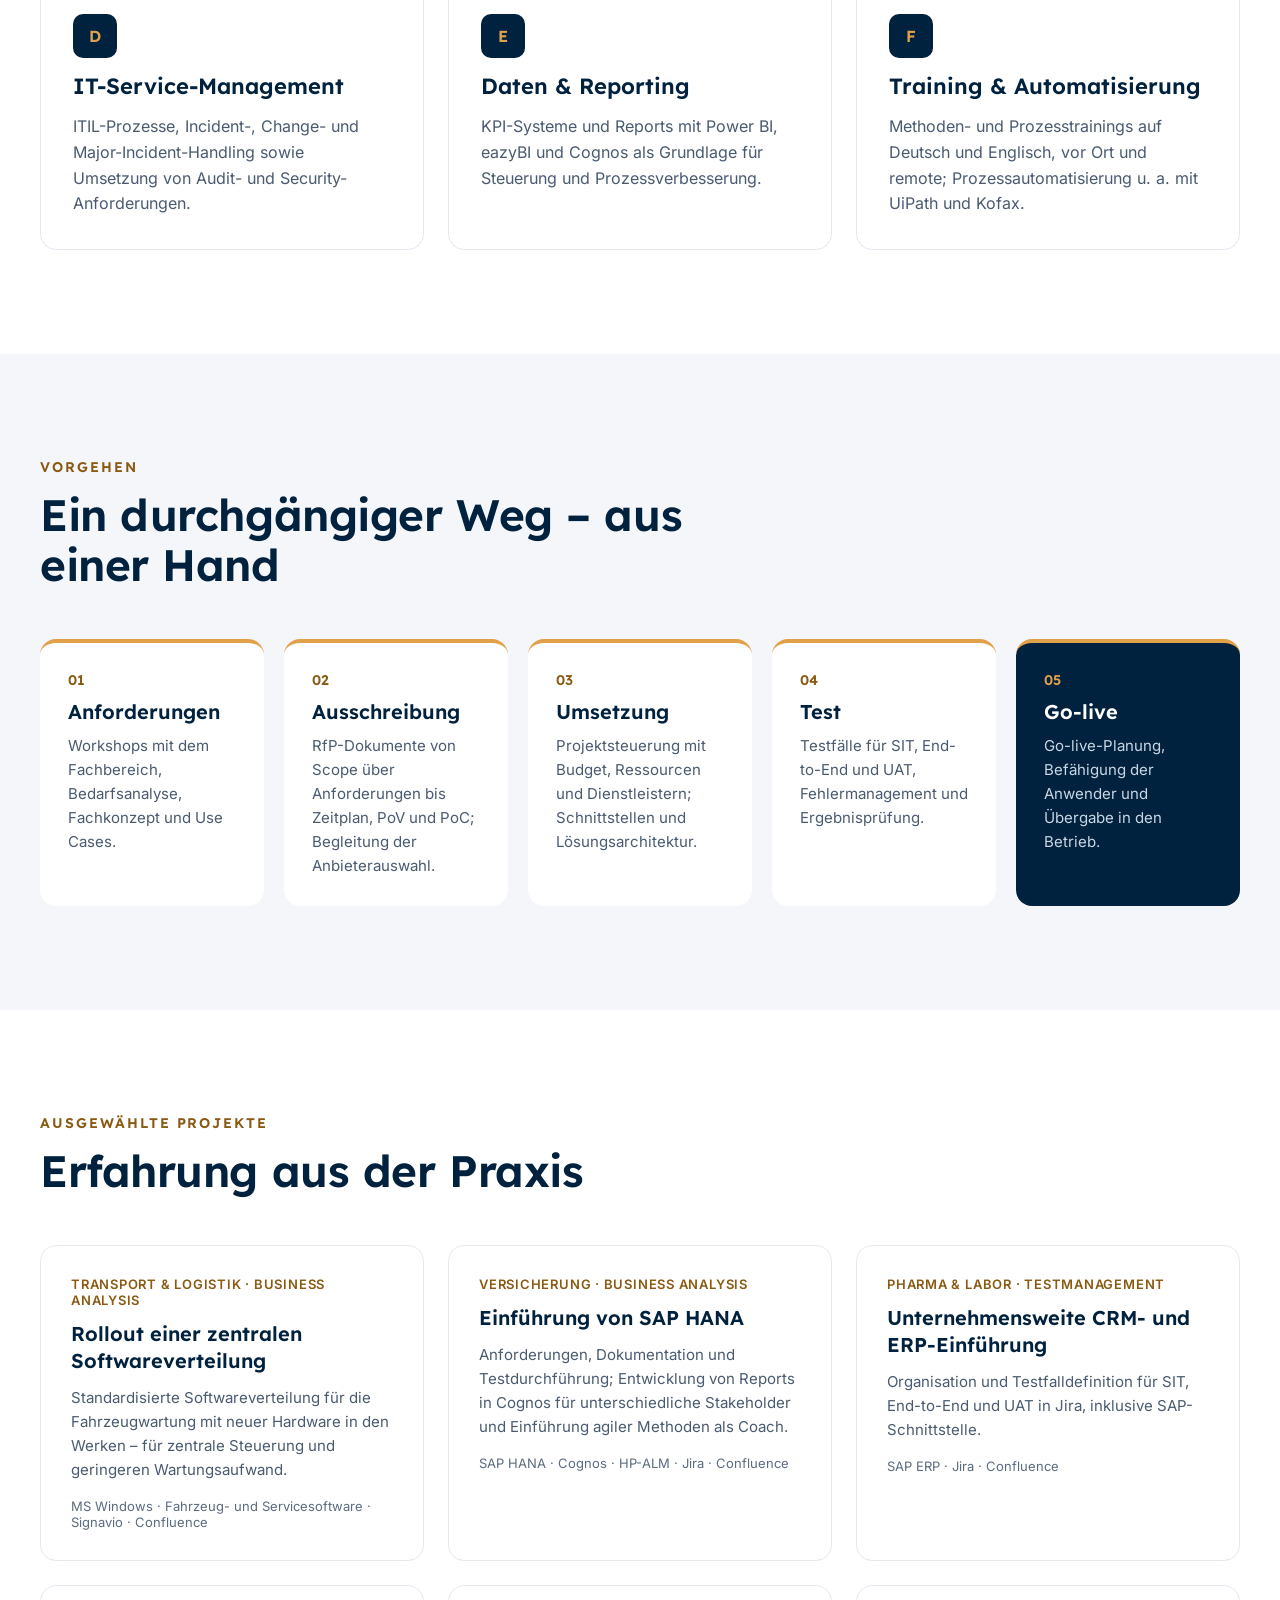
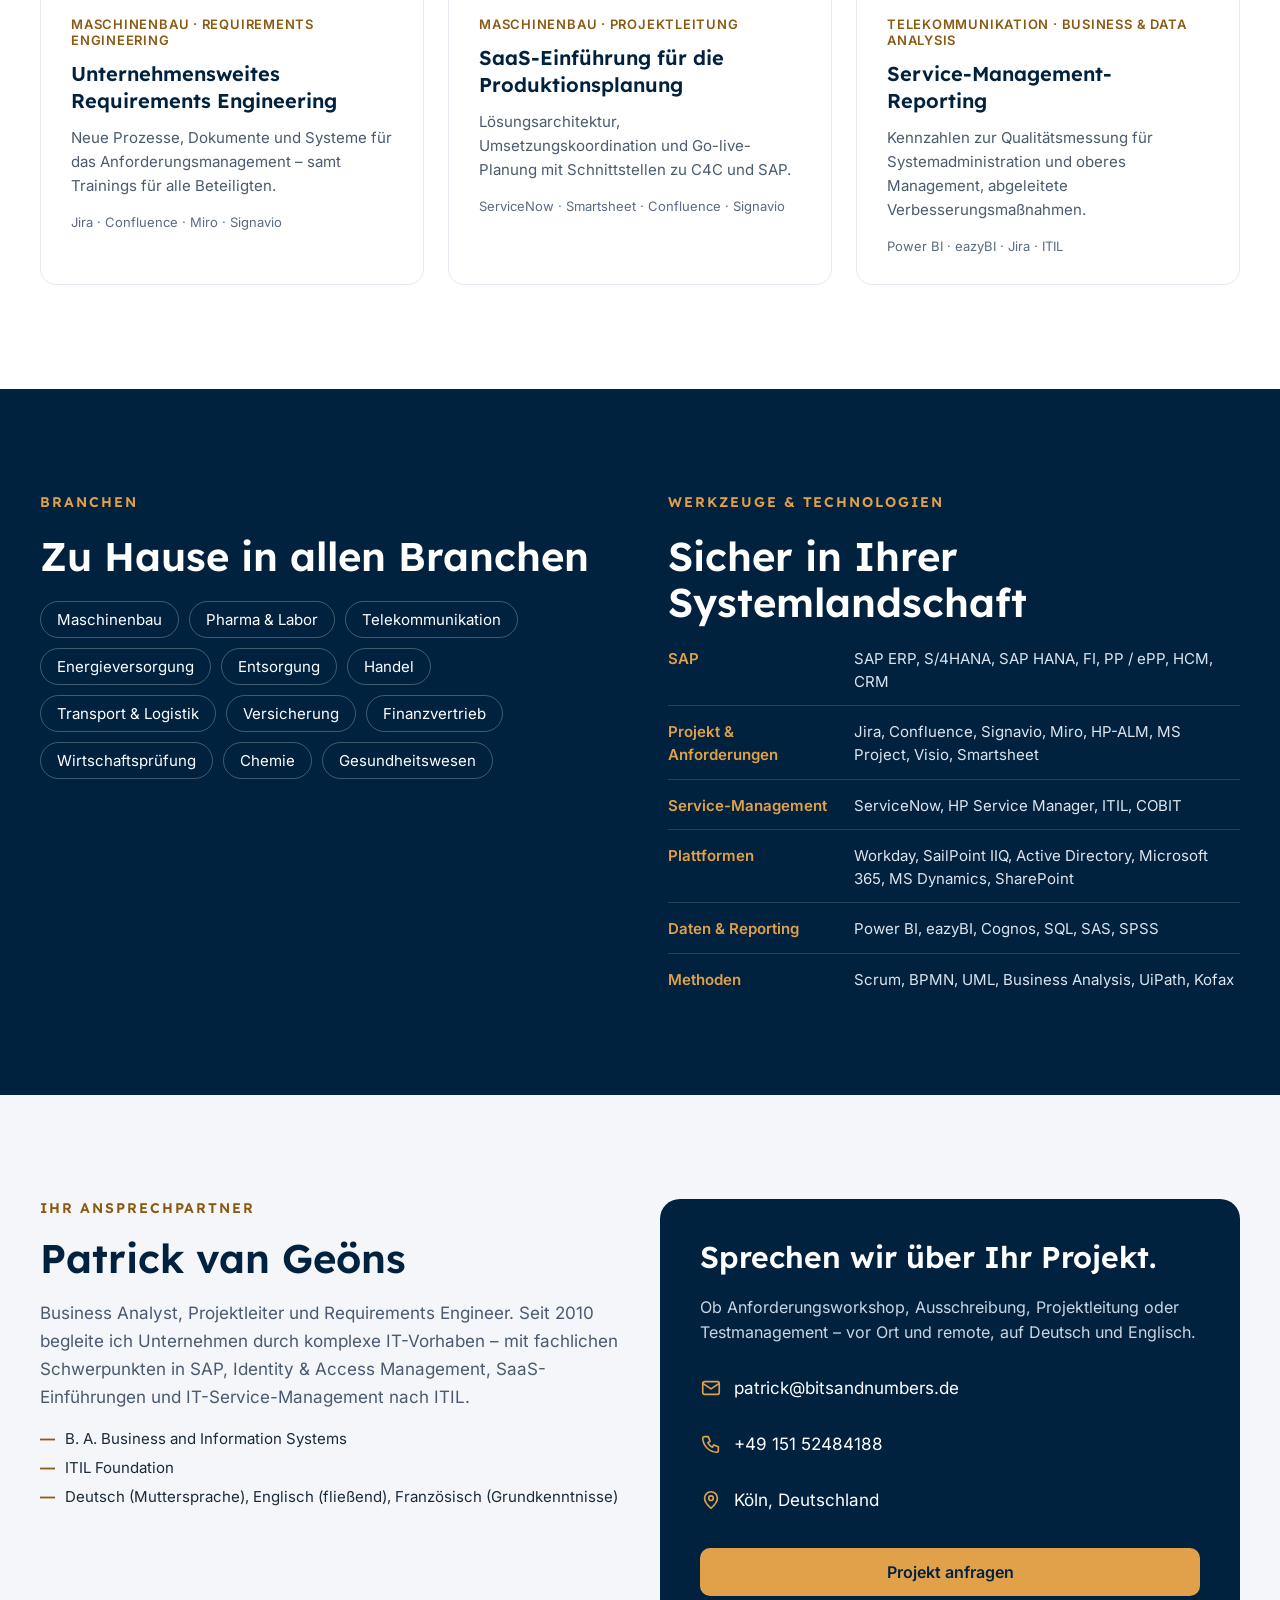
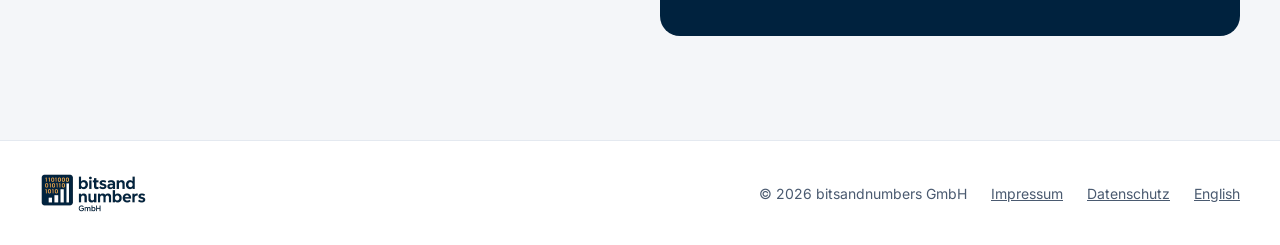
==== commit c667419b: "Add Impressum and privacy policy (DE/EN), self-host fonts Co-Authored-By: Claude Opus 5.5 <noreply@a" ====
--- a/index.html
+++ b/index.html
@@ -7,8 +7,7 @@
 <meta name="description" content="bitsandnumbers GmbH – IT-Beratung aus Köln: Business Analysis, Projektleitung, Requirements Engineering und Testmanagement von der Anforderung bis zum Go-live.">
 <link rel="icon" type="image/png" href="favicon.png">
 <link rel="alternate" hreflang="en" href="en/">
-<link rel="preconnect" href="https://fonts.googleapis.com">
-<link href="https://fonts.googleapis.com/css2?family=Lexend:wght@400;500;600;700&amp;family=Inter:wght@400;500;600&amp;display=swap" rel="stylesheet">
+<link rel="stylesheet" href="fonts/fonts.css">
 <style>
 body{margin:0;background:#ffffff}
 html{scroll-behavior:smooth}
@@ -282,8 +281,8 @@
       <img src="logo.png" alt="bitsandnumbers GmbH" style="height: 40px; width: auto; display: block">
       <nav aria-label="Rechtliches" style="display: flex; flex-wrap: wrap; gap: 8px 24px; font-size: 14px; color: #4A5A70">
         <span>© 2026 bitsandnumbers GmbH</span>
-        <a href="#impressum" style="color: #4A5A70">Impressum</a>
-        <a href="#datenschutz" style="color: #4A5A70">Datenschutz</a>
+        <a href="impressum/" style="color: #4A5A70">Impressum</a>
+        <a href="datenschutz/" style="color: #4A5A70">Datenschutz</a>
         <a href="en/" lang="en" style="color: #4A5A70">English</a>
       </nav>
     </div>
--- a/fonts/fonts.css
+++ b/fonts/fonts.css
@@ -0,0 +1,9 @@
+/* Self-hosted fonts (SIL Open Font License 1.1) – no requests to Google */
+@font-face{font-family:Lexend;font-style:normal;font-weight:400;font-display:swap;src:url(lexend-latin-400-normal.woff2) format("woff2")}
+@font-face{font-family:Lexend;font-style:normal;font-weight:500;font-display:swap;src:url(lexend-latin-500-normal.woff2) format("woff2")}
+@font-face{font-family:Lexend;font-style:normal;font-weight:600;font-display:swap;src:url(lexend-latin-600-normal.woff2) format("woff2")}
+@font-face{font-family:Lexend;font-style:normal;font-weight:700;font-display:swap;src:url(lexend-latin-700-normal.woff2) format("woff2")}
+@font-face{font-family:Inter;font-style:normal;font-weight:400;font-display:swap;src:url(inter-latin-400-normal.woff2) format("woff2")}
+@font-face{font-family:Inter;font-style:normal;font-weight:500;font-display:swap;src:url(inter-latin-500-normal.woff2) format("woff2")}
+@font-face{font-family:Inter;font-style:normal;font-weight:600;font-display:swap;src:url(inter-latin-600-normal.woff2) format("woff2")}
+@font-face{font-family:Inter;font-style:normal;font-weight:700;font-display:swap;src:url(inter-latin-700-normal.woff2) format("woff2")}
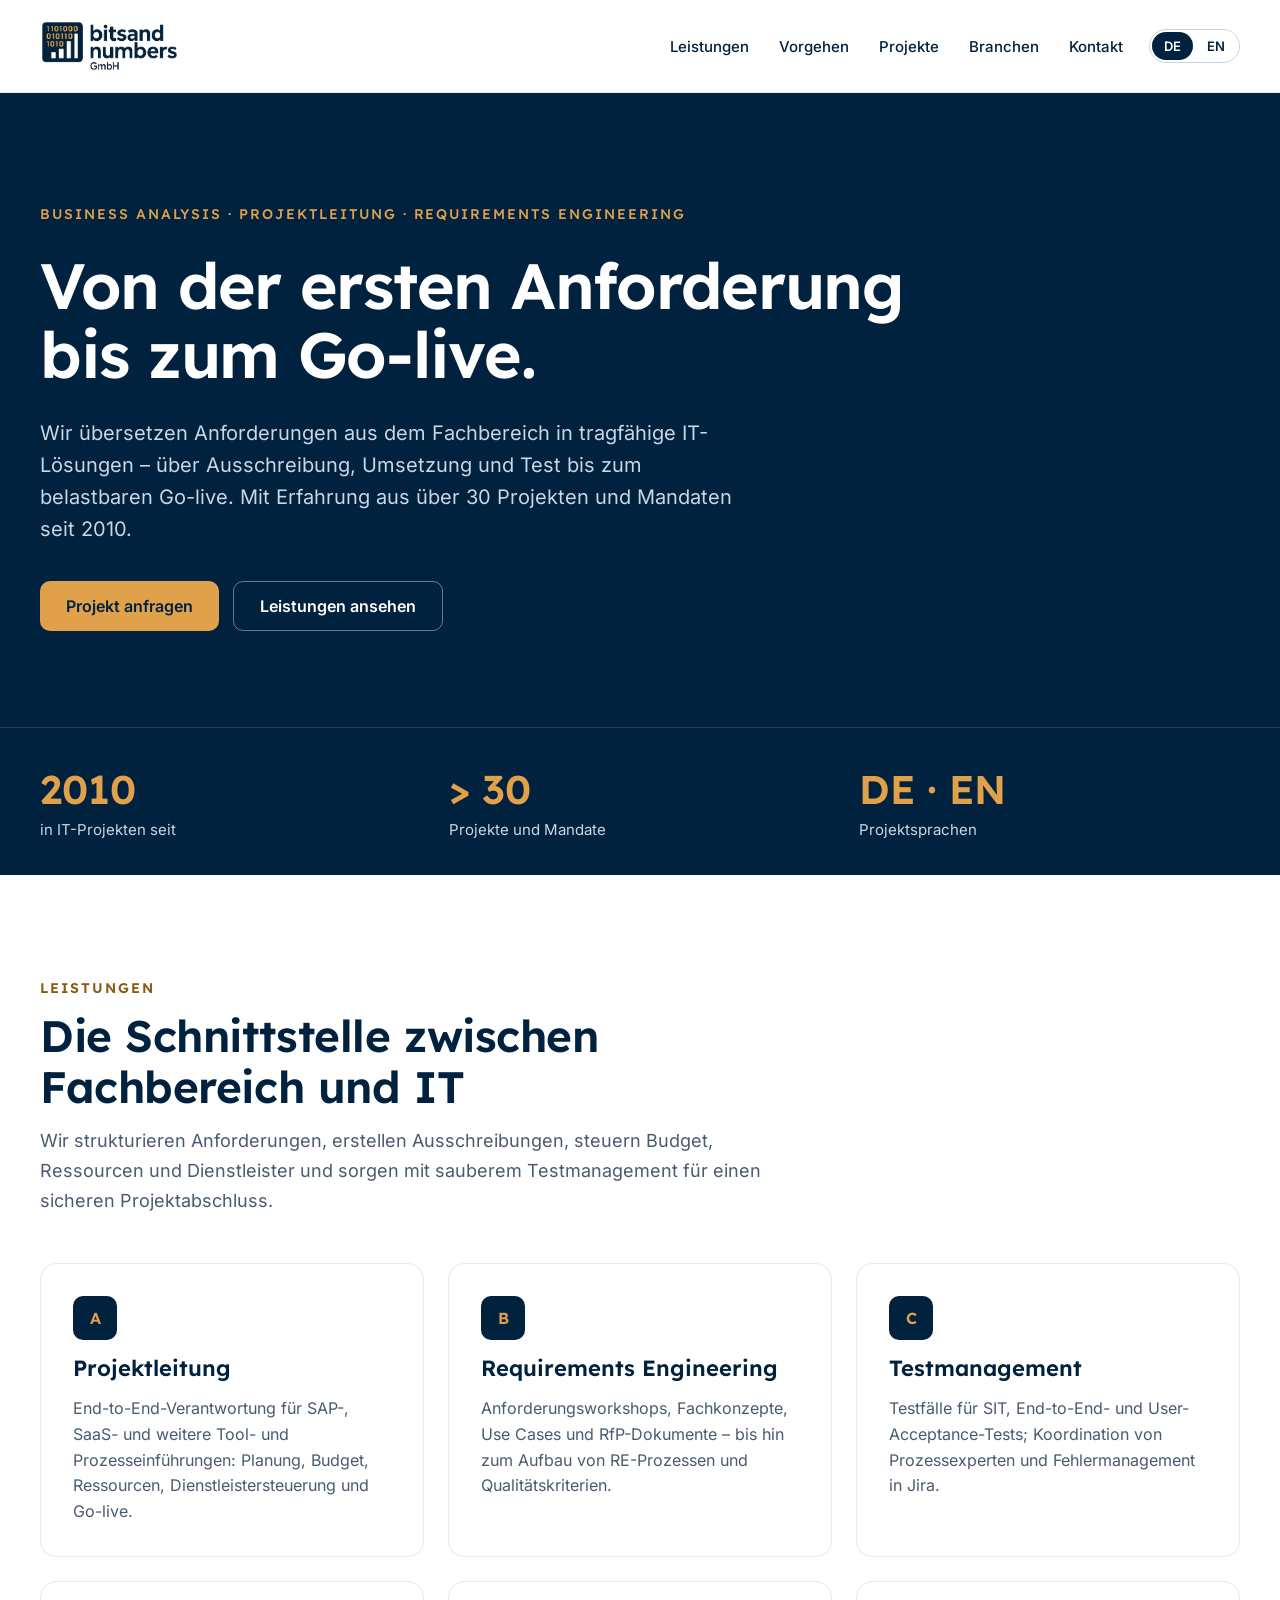
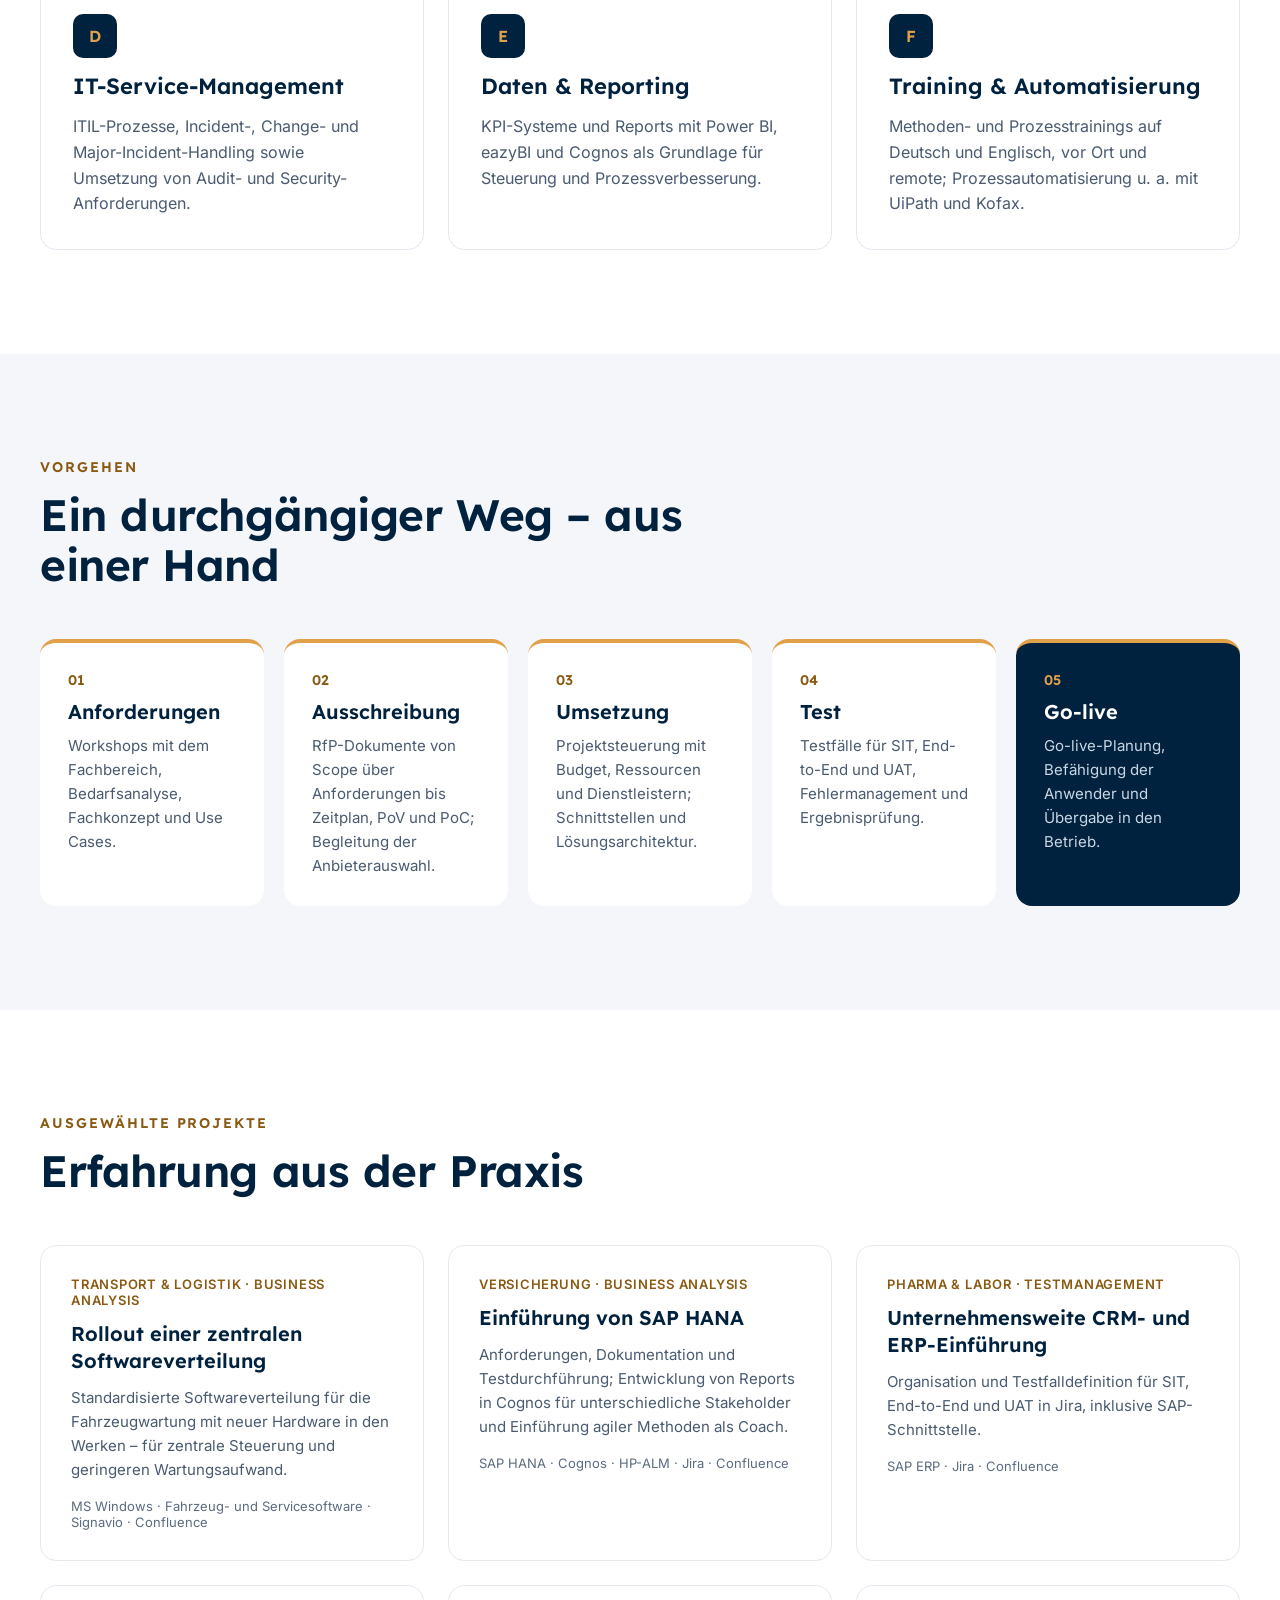
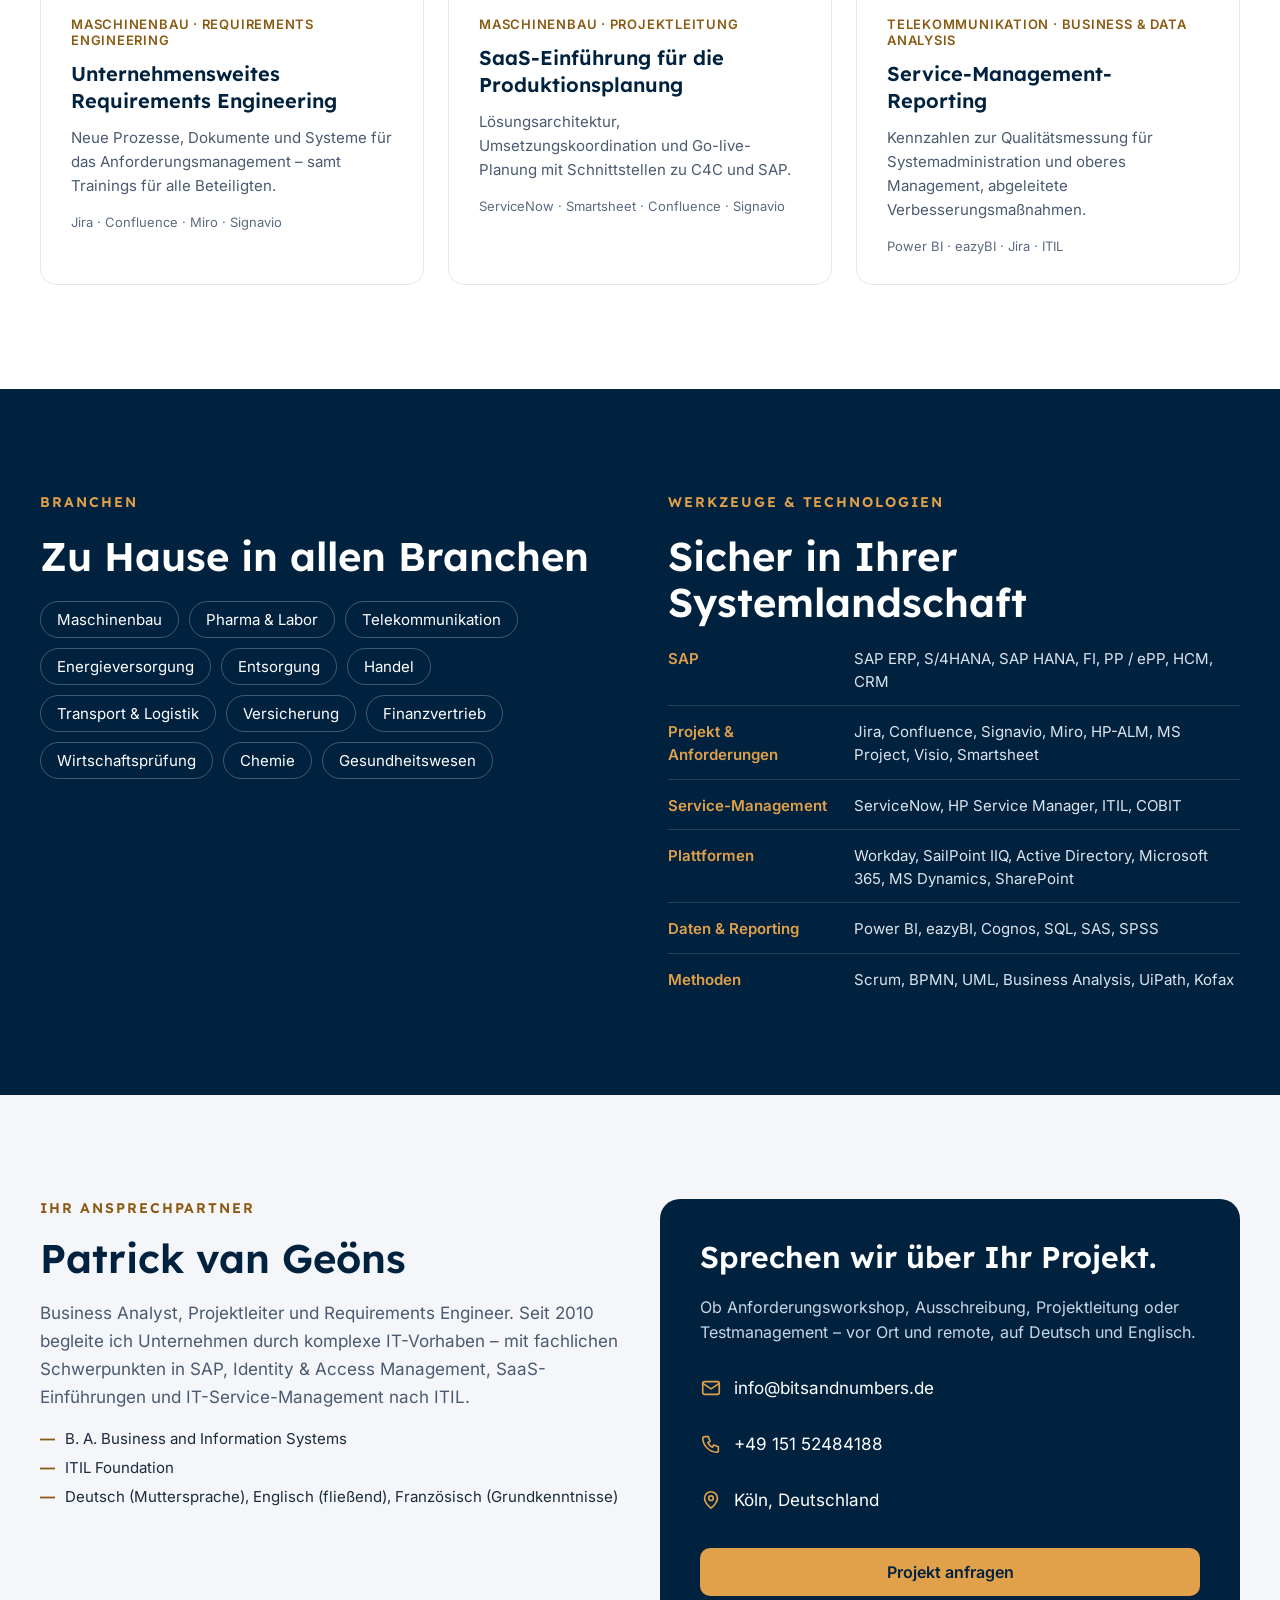
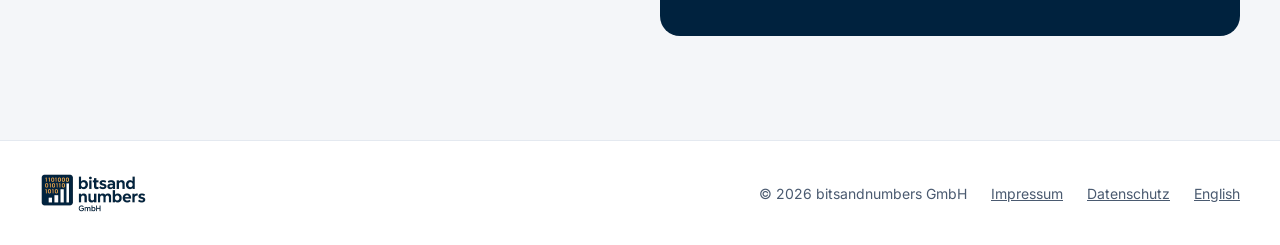
==== commit cf5aee8c: "Use info@bitsandnumbers.de as contact address Co-Authored-By: Claude Opus 5.5 <noreply@anthropic.com" ====
--- a/index.html
+++ b/index.html
@@ -257,9 +257,9 @@
         <h2 style="margin: 0; font-family: Lexend, sans-serif; font-size: 30px; line-height: 1.2; font-weight: 600">Sprechen wir über Ihr Projekt.</h2>
         <p style="margin: 0; font-size: 16px; line-height: 1.6; color: #C9D6E4">Ob Anforderungsworkshop, Ausschreibung, Projektleitung oder Testmanagement – vor Ort und remote, auf Deutsch und Englisch.</p>
         <div style="display: flex; flex-direction: column; gap: 12px; font-size: 17px">
-          <a href="mailto:patrick@bitsandnumbers.de" style="color: #ffffff; text-decoration: none; display: flex; gap: 12px; align-items: center; min-height: 44px">
+          <a href="mailto:info@bitsandnumbers.de" style="color: #ffffff; text-decoration: none; display: flex; gap: 12px; align-items: center; min-height: 44px">
             <svg aria-hidden="true" width="22" height="22" viewBox="0 0 24 24" fill="none" stroke="#E1A04A" stroke-width="1.8" stroke-linecap="round" stroke-linejoin="round"><rect x="3" y="5" width="18" height="14" rx="2"></rect><path d="M3 7l9 6 9-6"></path></svg>
-            patrick@bitsandnumbers.de
+            info@bitsandnumbers.de
           </a>
           <a href="tel:+4915152484188" style="color: #ffffff; text-decoration: none; display: flex; gap: 12px; align-items: center; min-height: 44px">
             <svg aria-hidden="true" width="22" height="22" viewBox="0 0 24 24" fill="none" stroke="#E1A04A" stroke-width="1.8" stroke-linecap="round" stroke-linejoin="round"><path d="M5 4h4l2 5-2.5 1.5a11 11 0 0 0 5 5L15 13l5 2v4a2 2 0 0 1-2 2A16 16 0 0 1 3 6a2 2 0 0 1 2-2z"></path></svg>
@@ -270,7 +270,7 @@
             Köln, Deutschland
           </span>
         </div>
-        <a class="btn-primary" href="mailto:patrick@bitsandnumbers.de?subject=Projektanfrage" style="background: #E1A04A; color: #00223E; text-decoration: none; font-weight: 600; font-size: 16px; padding: 14px 26px; border-radius: 10px; min-height: 48px; box-sizing: border-box; display: inline-flex; align-items: center; justify-content: center; margin-top: 6px">Projekt anfragen</a>
+        <a class="btn-primary" href="mailto:info@bitsandnumbers.de?subject=Projektanfrage" style="background: #E1A04A; color: #00223E; text-decoration: none; font-weight: 600; font-size: 16px; padding: 14px 26px; border-radius: 10px; min-height: 48px; box-sizing: border-box; display: inline-flex; align-items: center; justify-content: center; margin-top: 6px">Projekt anfragen</a>
       </div>
     </div>
   </section>
